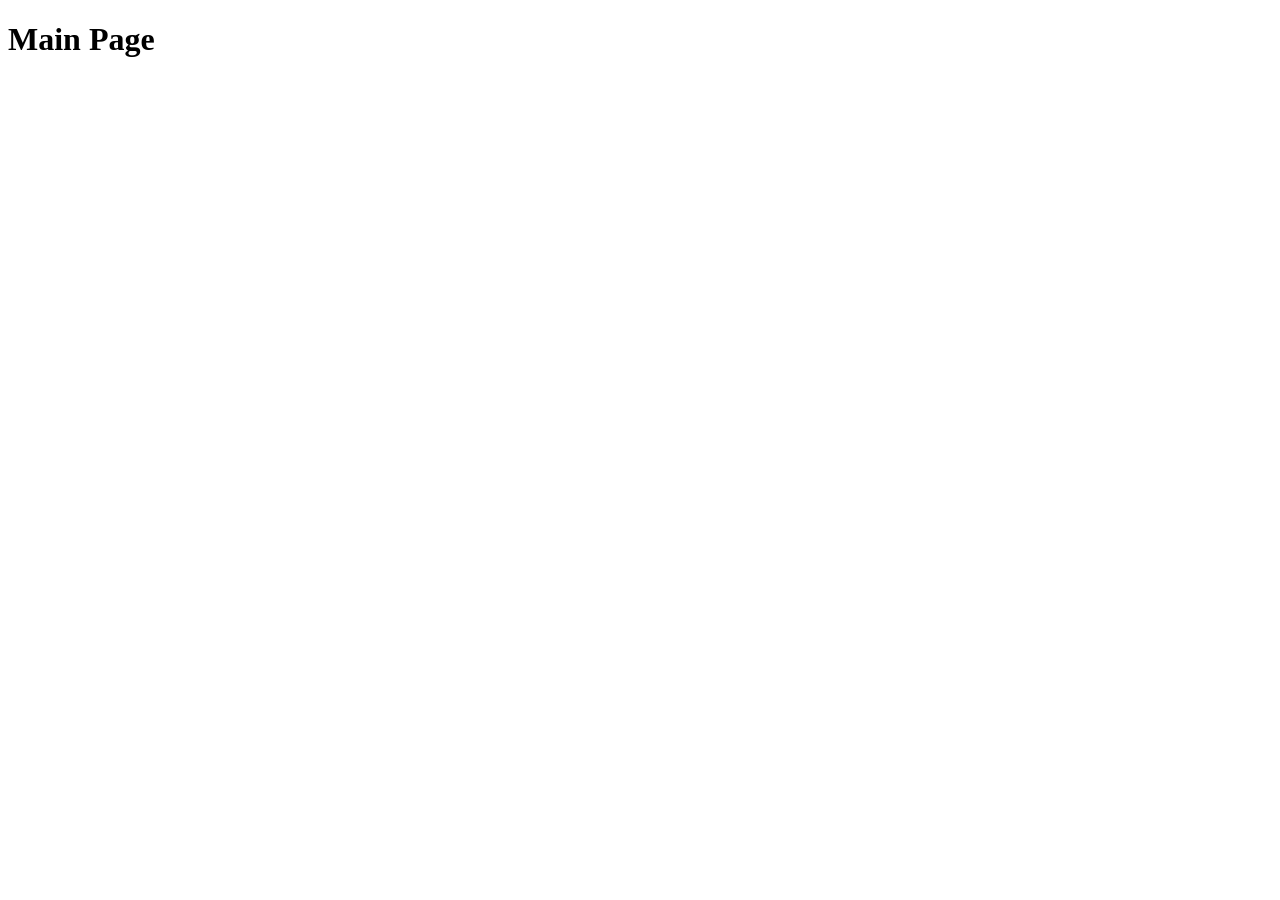
==== index.html @ 1031bfc5 "feat: index.html 추가" ====
<!DOCTYPE html>
<html lang="ko">
<head>
    <meta charset="UTF-8">
    <meta name="viewport" content="width=device-width, initial-scale=1.0">
    <title>WebPage</title>
</head>
<body>
    <h1>Main Page</h1>
</body>
</html>
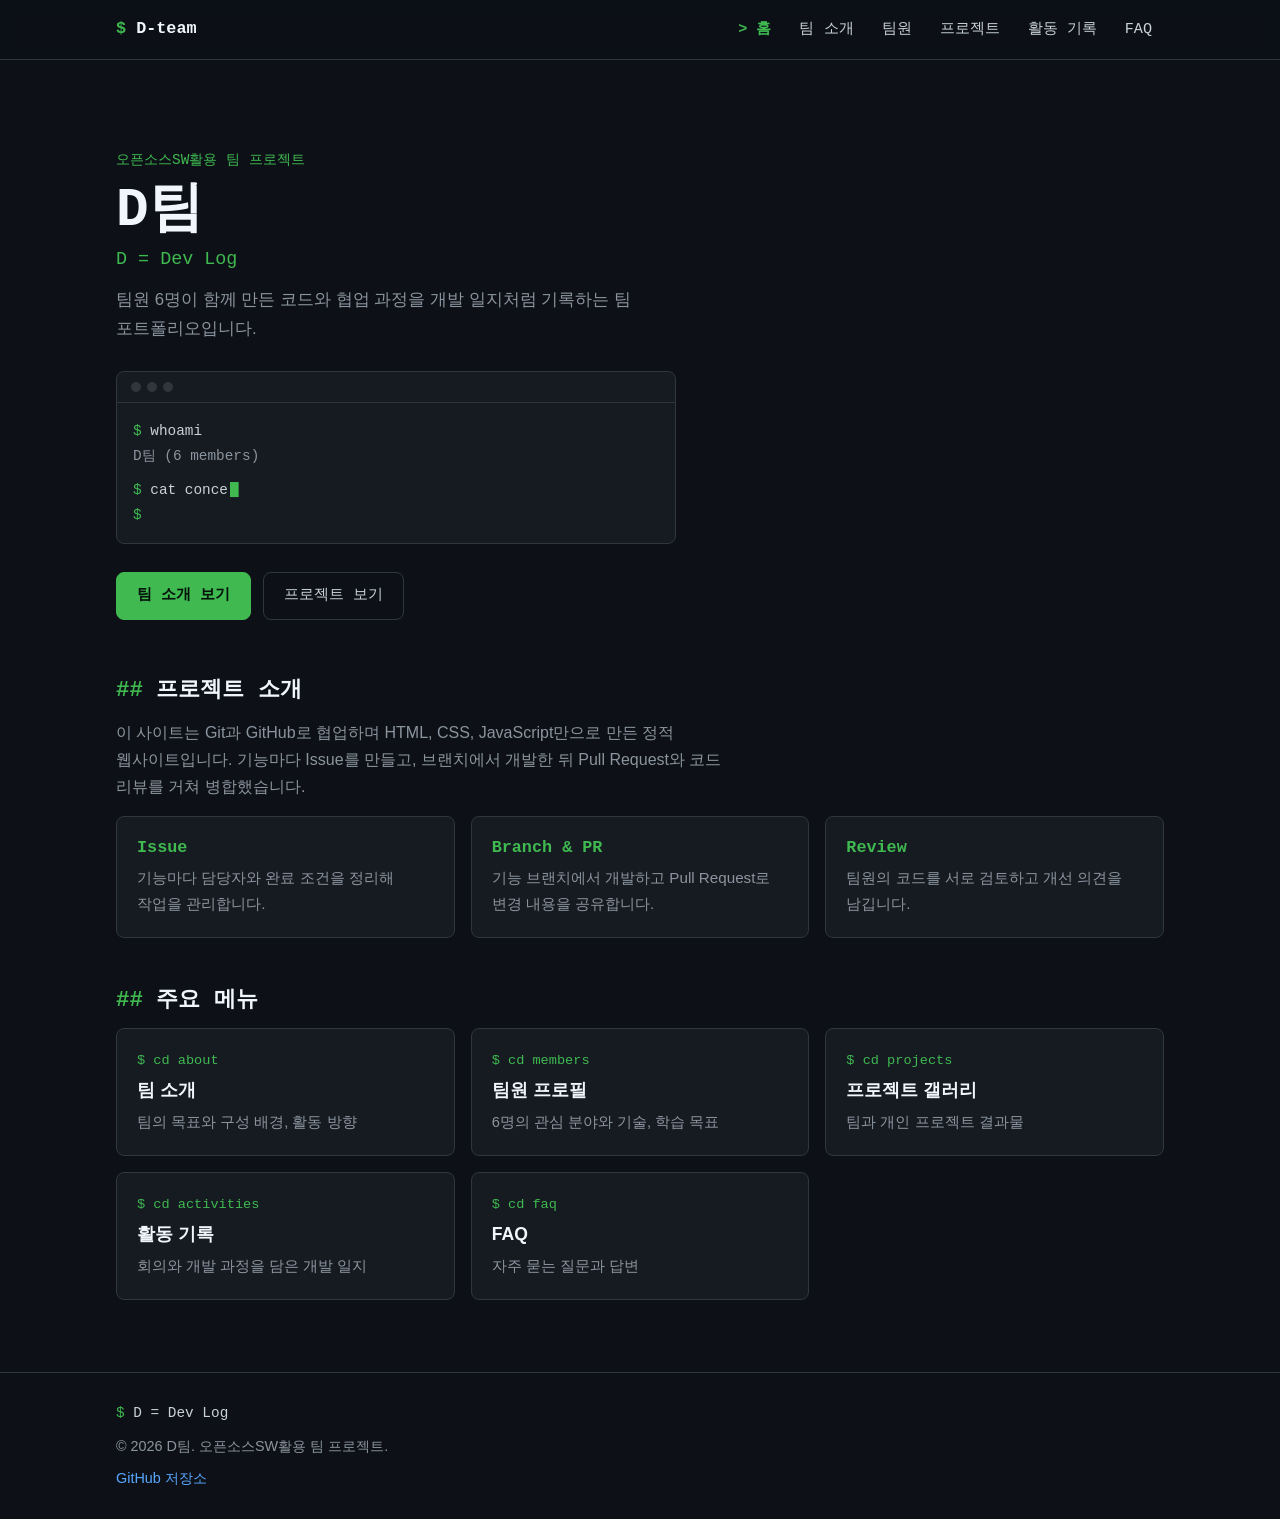
==== commit 988d57d3: "feat: 메인 페이지 레이아웃 구현" ====
--- a/index.html
+++ b/index.html
@@ -3,9 +3,117 @@
 <head>
     <meta charset="UTF-8">
     <meta name="viewport" content="width=device-width, initial-scale=1.0">
-    <title>WebPage</title>
+    <meta name="description" content="D팀 포트폴리오 - D = Dev Log. 팀원의 역량과 프로젝트, 협업 과정을 개발 일지처럼 기록합니다.">
+    <title>D팀 | D = Dev Log</title>
+    <link rel="stylesheet" href="css/style.css">
+    <link rel="stylesheet" href="css/home.css">
 </head>
 <body>
-    <h1>Main Page</h1>
+    <div id="site-header"></div>
+
+    <main id="main">
+        <!-- 히어로: 터미널 느낌의 팀 소개 -->
+        <section class="hero">
+            <div class="container">
+                <p class="hero-eyebrow">오픈소스SW활용 팀 프로젝트</p>
+                <h1 class="hero-title">D팀<span class="hero-sub">D = Dev Log</span></h1>
+                <p class="hero-desc">
+                    팀원 6명이 함께 만든 코드와 협업 과정을 개발 일지처럼 기록하는 팀 포트폴리오입니다.
+                </p>
+
+                <div class="terminal" role="img" aria-label="터미널 화면 예시: 팀 이름, 콘셉트, 페이지 목록">
+                    <div class="terminal-bar" aria-hidden="true">
+                        <span></span><span></span><span></span>
+                    </div>
+                    <div class="terminal-body" aria-hidden="true">
+                        <p class="term-line" data-type><span class="prompt">$</span> whoami</p>
+                        <p class="term-out">D팀 (6 members)</p>
+                        <p class="term-line" data-type><span class="prompt">$</span> cat concept.txt</p>
+                        <p class="term-out">D = Dev Log, 우리 팀의 개발 일지</p>
+                        <p class="term-line" data-type><span class="prompt">$</span> ls pages/</p>
+                        <p class="term-out">about&nbsp; members&nbsp; projects&nbsp; activities&nbsp; faq</p>
+                    </div>
+                </div>
+
+                <div class="hero-actions">
+                    <a class="btn btn-primary" href="about.html">팀 소개 보기</a>
+                    <a class="btn" href="projects.html">프로젝트 보기</a>
+                </div>
+            </div>
+        </section>
+
+        <!-- 프로젝트 소개 -->
+        <section class="section">
+            <div class="container">
+                <h2 class="section-title">프로젝트 소개</h2>
+                <p class="section-desc">
+                    이 사이트는 Git과 GitHub로 협업하며 HTML, CSS, JavaScript만으로 만든 정적 웹사이트입니다.
+                    기능마다 Issue를 만들고, 브랜치에서 개발한 뒤 Pull Request와 코드 리뷰를 거쳐 병합했습니다.
+                </p>
+                <ul class="feature-list">
+                    <li class="card">
+                        <h3>Issue</h3>
+                        <p>기능마다 담당자와 완료 조건을 정리해 작업을 관리합니다.</p>
+                    </li>
+                    <li class="card">
+                        <h3>Branch &amp; PR</h3>
+                        <p>기능 브랜치에서 개발하고 Pull Request로 변경 내용을 공유합니다.</p>
+                    </li>
+                    <li class="card">
+                        <h3>Review</h3>
+                        <p>팀원의 코드를 서로 검토하고 개선 의견을 남깁니다.</p>
+                    </li>
+                </ul>
+            </div>
+        </section>
+
+        <!-- 주요 메뉴 -->
+        <section class="section" id="menu">
+            <div class="container">
+                <h2 class="section-title">주요 메뉴</h2>
+                <ul class="menu-grid">
+                    <li>
+                        <a class="card menu-card" href="about.html">
+                            <span class="menu-cmd">$ cd about</span>
+                            <strong>팀 소개</strong>
+                            <span>팀의 목표와 구성 배경, 활동 방향</span>
+                        </a>
+                    </li>
+                    <li>
+                        <a class="card menu-card" href="members.html">
+                            <span class="menu-cmd">$ cd members</span>
+                            <strong>팀원 프로필</strong>
+                            <span>6명의 관심 분야와 기술, 학습 목표</span>
+                        </a>
+                    </li>
+                    <li>
+                        <a class="card menu-card" href="projects.html">
+                            <span class="menu-cmd">$ cd projects</span>
+                            <strong>프로젝트 갤러리</strong>
+                            <span>팀과 개인 프로젝트 결과물</span>
+                        </a>
+                    </li>
+                    <li>
+                        <a class="card menu-card" href="activities.html">
+                            <span class="menu-cmd">$ cd activities</span>
+                            <strong>활동 기록</strong>
+                            <span>회의와 개발 과정을 담은 개발 일지</span>
+                        </a>
+                    </li>
+                    <li>
+                        <a class="card menu-card" href="faq.html">
+                            <span class="menu-cmd">$ cd faq</span>
+                            <strong>FAQ</strong>
+                            <span>자주 묻는 질문과 답변</span>
+                        </a>
+                    </li>
+                </ul>
+            </div>
+        </section>
+    </main>
+
+    <div id="site-footer"></div>
+    <script src="js/common.js"></script>
+    <script src="js/home.js"></script>
 </body>
-</html>+</html>
--- a/css/style.css
+++ b/css/style.css
@@ -0,0 +1,277 @@
+/* ==========================================================
+   D팀 포트폴리오 - 공통 스타일 (콘셉트: D = Dev Log)
+   모든 페이지에서 가장 먼저 불러옵니다.
+   색상·폰트는 아래 CSS 변수만 바꿔서 조정합니다.
+   ========================================================== */
+
+:root {
+  --bg: #0d1117;        /* 배경 */
+  --surface: #161b22;   /* 카드 배경 */
+  --border: #30363d;    /* 테두리 */
+  --text: #c9d1d9;      /* 본문 */
+  --muted: #8b949e;     /* 보조 텍스트 */
+  --accent: #3fb950;    /* 포인트(초록) */
+  --link: #58a6ff;      /* 링크(파랑) */
+  --font-sans: "Pretendard", "Noto Sans KR", -apple-system, BlinkMacSystemFont, "Segoe UI", sans-serif;
+  --font-mono: "JetBrains Mono", "Fira Code", Consolas, "SFMono-Regular", Menlo, monospace;
+  --radius: 8px;
+  --header-h: 60px;
+  --container: 1080px;
+}
+
+/* ---------- 기본 ---------- */
+*,
+*::before,
+*::after {
+  box-sizing: border-box;
+}
+
+html {
+  scroll-behavior: smooth;
+  scroll-padding-top: calc(var(--header-h) + 16px);
+}
+
+body {
+  margin: 0;
+  min-height: 100vh;
+  display: flex;
+  flex-direction: column;
+  background: var(--bg);
+  color: var(--text);
+  font-family: var(--font-sans);
+  font-size: 1rem;
+  line-height: 1.7;
+  word-break: keep-all;
+  overflow-wrap: anywhere;
+}
+
+main {
+  flex: 1;
+  padding: 40px 0 64px;
+}
+
+h1, h2, h3, h4 {
+  margin: 0 0 0.6em;
+  color: #f0f6fc;
+  font-family: var(--font-mono);
+  line-height: 1.3;
+}
+
+p { margin: 0 0 1em; }
+
+a {
+  color: var(--link);
+  text-decoration: none;
+}
+
+a:hover { text-decoration: underline; }
+
+img, video { max-width: 100%; height: auto; }
+
+ul { margin: 0; padding: 0; }
+
+/* 키보드 사용자를 위한 포커스 표시 */
+:focus-visible {
+  outline: 2px solid var(--accent);
+  outline-offset: 2px;
+}
+
+/* 본문 바로가기 (키보드·스크린리더용) */
+.skip-link {
+  position: absolute;
+  left: 16px;
+  top: -48px;
+  z-index: 200;
+  padding: 8px 14px;
+  background: var(--accent);
+  color: #04130a;
+  font-weight: 700;
+  border-radius: var(--radius);
+}
+
+.skip-link:focus { top: 8px; text-decoration: none; }
+
+/* ---------- 레이아웃 ---------- */
+.container {
+  width: 100%;
+  max-width: var(--container);
+  margin: 0 auto;
+  padding: 0 16px;
+}
+
+/* 페이지 제목: "## 제목" 처럼 개발 일지 느낌으로 표시 */
+.page-title {
+  font-size: 1.75rem;
+  margin-bottom: 0.3em;
+}
+
+.page-title::before {
+  content: "## ";
+  color: var(--accent);
+}
+
+.page-desc {
+  color: var(--muted);
+  margin-bottom: 2rem;
+}
+
+/* ---------- 카드 · 태그 ---------- */
+.card {
+  background: var(--surface);
+  border: 1px solid var(--border);
+  border-radius: var(--radius);
+  padding: 20px;
+}
+
+.tag {
+  display: inline-block;
+  padding: 2px 10px;
+  border: 1px solid var(--border);
+  border-radius: 999px;
+  color: var(--muted);
+  font-family: var(--font-mono);
+  font-size: 0.8rem;
+}
+
+/* ---------- 헤더 · 내비게이션 ---------- */
+.site-header {
+  position: sticky;
+  top: 0;
+  z-index: 100;
+  height: var(--header-h);
+  background: rgba(13, 17, 23, 0.92);
+  border-bottom: 1px solid var(--border);
+  backdrop-filter: blur(6px);
+}
+
+.header-inner {
+  height: 100%;
+  display: flex;
+  align-items: center;
+  justify-content: space-between;
+}
+
+.logo {
+  color: #f0f6fc;
+  font-family: var(--font-mono);
+  font-weight: 700;
+  font-size: 1.05rem;
+}
+
+.logo:hover { text-decoration: none; }
+
+.logo-prompt { color: var(--accent); }
+
+.nav-toggle {
+  display: flex;
+  flex-direction: column;
+  justify-content: center;
+  gap: 5px;
+  width: 44px;
+  height: 44px;
+  padding: 10px;
+  background: transparent;
+  border: 1px solid var(--border);
+  border-radius: var(--radius);
+  cursor: pointer;
+}
+
+.nav-toggle span {
+  display: block;
+  height: 2px;
+  background: var(--text);
+  transition: transform 0.2s, opacity 0.2s;
+}
+
+.nav-toggle[aria-expanded="true"] span:nth-child(1) { transform: translateY(7px) rotate(45deg); }
+.nav-toggle[aria-expanded="true"] span:nth-child(2) { opacity: 0; }
+.nav-toggle[aria-expanded="true"] span:nth-child(3) { transform: translateY(-7px) rotate(-45deg); }
+
+/* 모바일: 메뉴는 헤더 아래로 펼쳐짐 */
+.site-nav {
+  display: none;
+  position: absolute;
+  top: var(--header-h);
+  left: 0;
+  right: 0;
+  background: var(--bg);
+  border-bottom: 1px solid var(--border);
+}
+
+.site-nav.open { display: block; }
+
+.site-nav ul {
+  list-style: none;
+  display: flex;
+  flex-direction: column;
+  padding: 8px 16px 16px;
+}
+
+.site-nav a {
+  display: block;
+  padding: 12px 8px;
+  color: var(--text);
+  font-family: var(--font-mono);
+  border-radius: var(--radius);
+}
+
+.site-nav a:hover {
+  background: var(--surface);
+  text-decoration: none;
+}
+
+/* 현재 페이지 표시 */
+.site-nav a[aria-current="page"] {
+  color: var(--accent);
+  font-weight: 700;
+}
+
+.site-nav a[aria-current="page"]::before {
+  content: "> ";
+}
+
+/* 데스크톱: 가로 메뉴 */
+@media (min-width: 768px) {
+  .nav-toggle { display: none; }
+
+  .site-nav {
+    display: block;
+    position: static;
+    background: transparent;
+    border: 0;
+  }
+
+  .site-nav ul {
+    flex-direction: row;
+    gap: 4px;
+    padding: 0;
+  }
+
+  .site-nav a {
+    padding: 8px 12px;
+    font-size: 0.95rem;
+  }
+}
+
+/* ---------- 푸터 ---------- */
+.site-footer {
+  border-top: 1px solid var(--border);
+  padding: 28px 0;
+  color: var(--muted);
+  font-size: 0.9rem;
+}
+
+.footer-inner {
+  display: flex;
+  flex-direction: column;
+  gap: 8px;
+}
+
+.footer-inner p { margin: 0; }
+
+.footer-brand {
+  font-family: var(--font-mono);
+  color: var(--text);
+}
+
+.footer-brand span { color: var(--accent); }
--- a/css/home.css
+++ b/css/home.css
@@ -0,0 +1,206 @@
+/* ==========================================================
+   메인 페이지(index.html) 전용 스타일
+   색상·폰트는 style.css의 CSS 변수를 사용합니다.
+   ========================================================== */
+
+/* ---------- 히어로 ---------- */
+.hero {
+  padding: 24px 0 16px;
+}
+
+.hero-eyebrow {
+  margin-bottom: 8px;
+  color: var(--accent);
+  font-family: var(--font-mono);
+  font-size: 0.9rem;
+}
+
+.hero-title {
+  margin-bottom: 16px;
+  font-size: 2.6rem;
+  line-height: 1.15;
+}
+
+.hero-sub {
+  display: block;
+  margin-top: 6px;
+  color: var(--accent);
+  font-size: 1.15rem;
+  font-weight: 500;
+}
+
+.hero-desc {
+  max-width: 36em;
+  margin-bottom: 28px;
+  color: var(--muted);
+  font-size: 1.05rem;
+}
+
+/* ---------- 터미널 ---------- */
+.terminal {
+  max-width: 560px;
+  margin-bottom: 28px;
+  background: var(--surface);
+  border: 1px solid var(--border);
+  border-radius: var(--radius);
+  overflow: hidden;
+}
+
+.terminal-bar {
+  display: flex;
+  gap: 6px;
+  padding: 10px 14px;
+  border-bottom: 1px solid var(--border);
+}
+
+.terminal-bar span {
+  width: 10px;
+  height: 10px;
+  border-radius: 50%;
+  background: var(--border);
+}
+
+.terminal-body {
+  padding: 16px;
+  font-family: var(--font-mono);
+  font-size: 0.9rem;
+}
+
+.terminal-body p { margin: 0; }
+
+.term-out {
+  margin-bottom: 10px !important;
+  color: var(--muted);
+}
+
+.term-line .prompt { color: var(--accent); }
+
+/* 타이핑 중 깜박이는 커서 */
+.term-line.typing::after {
+  content: "\2588";
+  margin-left: 2px;
+  color: var(--accent);
+  animation: blink 1s steps(2, start) infinite;
+}
+
+@keyframes blink {
+  to { visibility: hidden; }
+}
+
+/* ---------- 버튼 ---------- */
+.hero-actions {
+  display: flex;
+  flex-wrap: wrap;
+  gap: 12px;
+}
+
+.btn {
+  display: inline-block;
+  padding: 10px 20px;
+  border: 1px solid var(--border);
+  border-radius: var(--radius);
+  color: var(--text);
+  font-family: var(--font-mono);
+  font-size: 0.95rem;
+}
+
+.btn:hover {
+  border-color: var(--accent);
+  text-decoration: none;
+}
+
+.btn-primary {
+  background: var(--accent);
+  border-color: var(--accent);
+  color: #04130a;
+  font-weight: 700;
+}
+
+/* ---------- 섹션 ---------- */
+.section {
+  padding: 40px 0 8px;
+}
+
+.section-title {
+  font-size: 1.4rem;
+}
+
+.section-title::before {
+  content: "## ";
+  color: var(--accent);
+}
+
+.section-desc {
+  max-width: 40em;
+  color: var(--muted);
+}
+
+/* ---------- 카드 목록 ---------- */
+.feature-list,
+.menu-grid {
+  list-style: none;
+  display: grid;
+  gap: 16px;
+}
+
+.feature-list h3 {
+  margin-bottom: 6px;
+  color: var(--accent);
+  font-size: 1.05rem;
+}
+
+.feature-list p {
+  margin: 0;
+  color: var(--muted);
+  font-size: 0.95rem;
+}
+
+.menu-card {
+  display: flex;
+  flex-direction: column;
+  gap: 4px;
+  height: 100%;
+  color: var(--text);
+  transition: border-color 0.15s, transform 0.15s;
+}
+
+.menu-card:hover {
+  border-color: var(--accent);
+  text-decoration: none;
+  transform: translateY(-2px);
+}
+
+.menu-cmd {
+  color: var(--accent);
+  font-family: var(--font-mono);
+  font-size: 0.85rem;
+}
+
+.menu-card strong {
+  color: #f0f6fc;
+  font-size: 1.1rem;
+}
+
+.menu-card span:last-child {
+  color: var(--muted);
+  font-size: 0.92rem;
+}
+
+/* ---------- 태블릿·PC ---------- */
+@media (min-width: 640px) {
+  .feature-list { grid-template-columns: repeat(3, 1fr); }
+  .menu-grid { grid-template-columns: repeat(2, 1fr); }
+}
+
+@media (min-width: 900px) {
+  .hero { padding-top: 48px; }
+  .hero-title { font-size: 3.4rem; }
+  .menu-grid { grid-template-columns: repeat(3, 1fr); }
+}
+
+/* 움직임을 줄이고 싶은 사용자 설정 존중 */
+@media (prefers-reduced-motion: reduce) {
+  .term-line.typing::after { animation: none; }
+  .menu-card { transition: none; }
+  .menu-card:hover { transform: none; }
+}
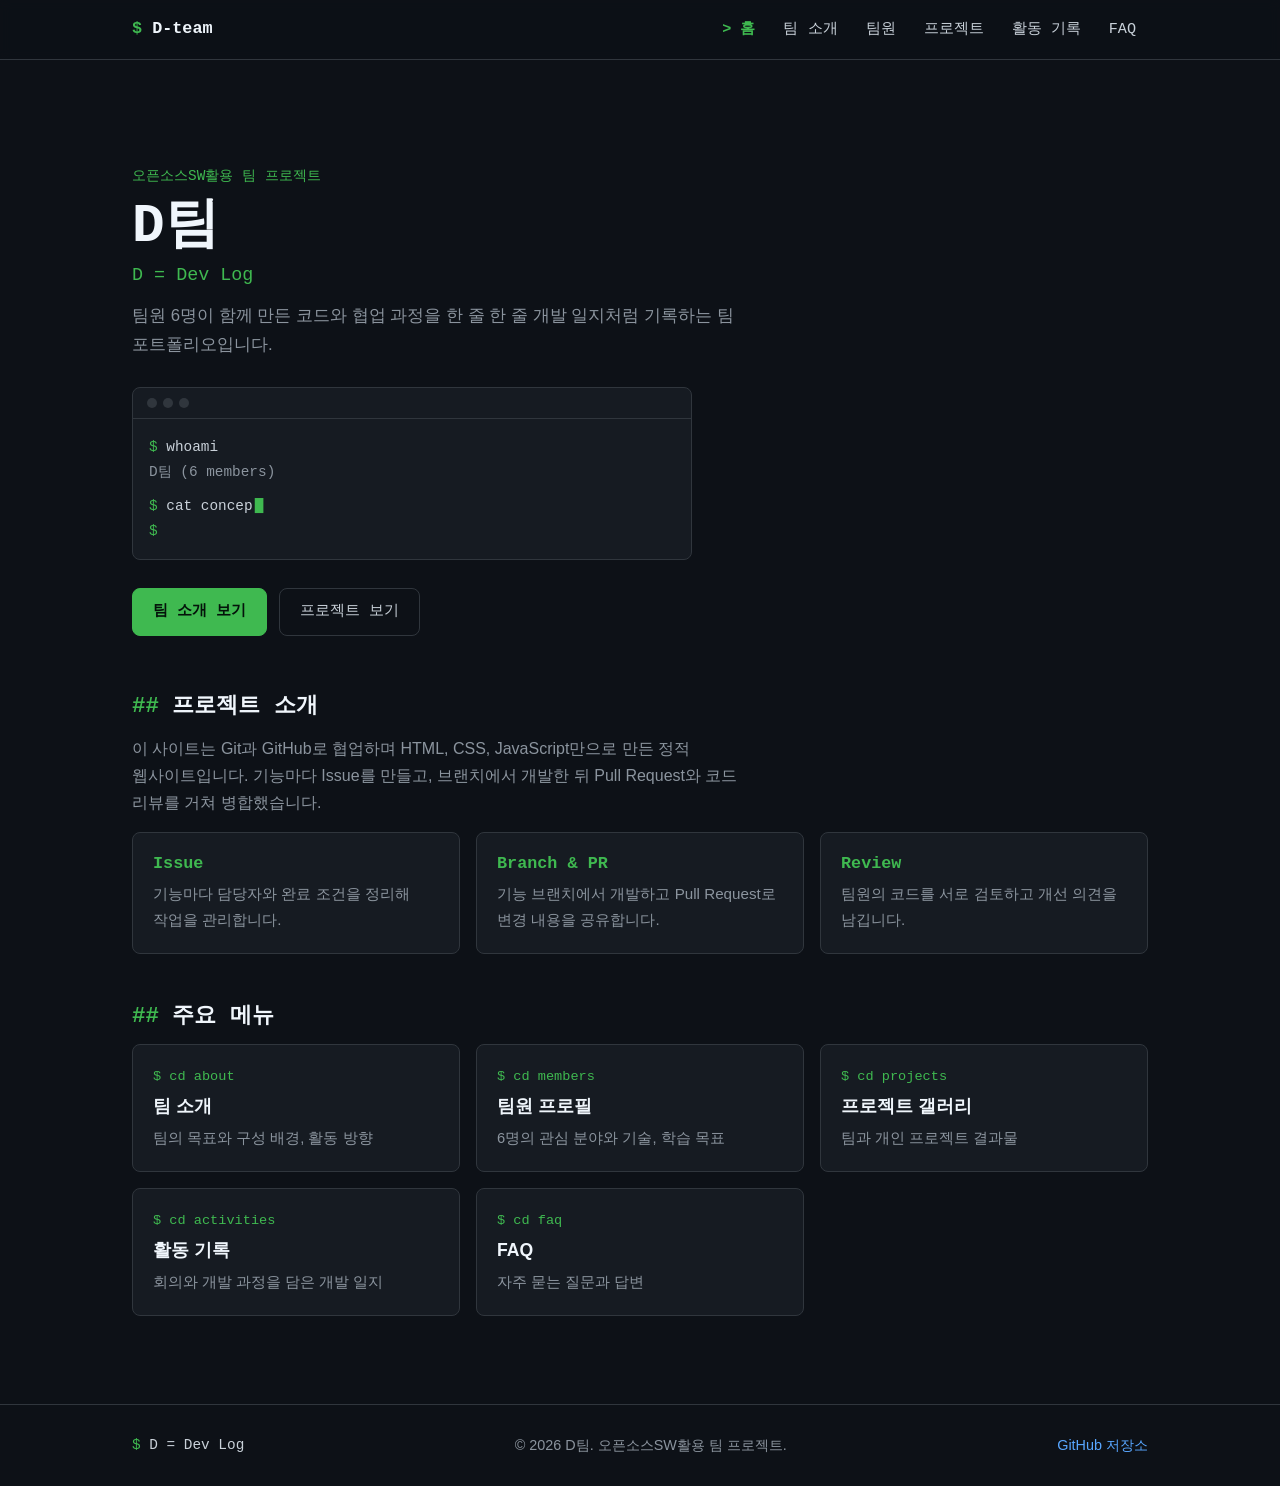
==== commit 49e6c1db: "feat: 메인 소개 문구에 개발 일지 강조 추가" ====
--- a/index.html
+++ b/index.html
@@ -18,7 +18,7 @@
                 <p class="hero-eyebrow">오픈소스SW활용 팀 프로젝트</p>
                 <h1 class="hero-title">D팀<span class="hero-sub">D = Dev Log</span></h1>
                 <p class="hero-desc">
-                    팀원 6명이 함께 만든 코드와 협업 과정을 개발 일지처럼 기록하는 팀 포트폴리오입니다.
+                    팀원 6명이 함께 만든 코드와 협업 과정을 한 줄 한 줄 개발 일지처럼 기록하는 팀 포트폴리오입니다.
                 </p>
 
                 <div class="terminal" role="img" aria-label="터미널 화면 예시: 팀 이름, 콘셉트, 페이지 목록">
--- a/css/style.css
+++ b/css/style.css
@@ -70,6 +70,23 @@
 
 ul { margin: 0; padding: 0; }
 
+/* hidden 속성이 display 지정(flex, grid 등)에 덮이지 않도록 보장
+   (검색·필터, FAQ 접기처럼 JavaScript로 요소를 숨길 때 사용) */
+[hidden] { display: none !important; }
+
+/* 화면에는 보이지 않지만 스크린리더는 읽는 텍스트 (접근성용) */
+.visually-hidden {
+  position: absolute;
+  width: 1px;
+  height: 1px;
+  margin: -1px;
+  padding: 0;
+  overflow: hidden;
+  clip: rect(0 0 0 0);
+  white-space: nowrap;
+  border: 0;
+}
+
 /* 키보드 사용자를 위한 포커스 표시 */
 :focus-visible {
   outline: 2px solid var(--accent);
@@ -275,3 +292,106 @@
 }
 
 .footer-brand span { color: var(--accent); }
+
+
+/* ==========================================================
+   반응형 (모바일 우선: 기본 스타일이 모바일, 아래에서 점점 넓어짐)
+   기준 화면: 모바일 ~767px / 태블릿 768px~ / PC 1024px~
+   ========================================================== */
+
+/* ---------- 화면 넘침 방지 ---------- */
+img, video, iframe, svg {
+  max-width: 100%;
+}
+
+img { display: block; }
+
+/* 긴 코드·표가 화면 밖으로 나가지 않도록 가로 스크롤 처리 */
+pre {
+  max-width: 100%;
+  overflow-x: auto;
+  padding: 16px;
+  background: var(--surface);
+  border: 1px solid var(--border);
+  border-radius: var(--radius);
+  font-family: var(--font-mono);
+  font-size: 0.9rem;
+}
+
+.table-wrap {
+  max-width: 100%;
+  margin: 16px 0;
+  overflow-x: auto;
+}
+
+pre { margin: 16px 0; }
+
+table {
+  width: 100%;
+  min-width: 560px; /* 좁은 화면에서는 칸을 찌그러뜨리지 않고 가로로 스크롤 */
+  border-collapse: collapse;
+}
+
+th, td {
+  padding: 10px 12px;
+  border: 1px solid var(--border);
+  text-align: left;
+  overflow-wrap: normal;
+}
+
+th { background: var(--surface); }
+
+/* ---------- 이미지 비율 유지 ---------- */
+/* 카드 안 이미지: <img class="thumb" ...> 처럼 사용하면 잘림 없이 비율 유지 */
+.thumb {
+  width: 100%;
+  aspect-ratio: 16 / 9;
+  object-fit: cover;
+  border-radius: var(--radius);
+  background: var(--surface);
+}
+
+/* ---------- 카드 격자 ---------- */
+/* <div class="grid"> 안에 .card 를 넣으면 화면 너비에 맞춰 열 수가 자동으로 바뀜 */
+.grid {
+  display: grid;
+  gap: 16px;
+  grid-template-columns: 1fr;
+}
+
+/* ---------- 터치 사용성 ---------- */
+@media (pointer: coarse) {
+  .site-nav a { min-height: 44px; }
+}
+
+/* ---------- 작은 모바일 ---------- */
+@media (max-width: 480px) {
+  .page-title { font-size: 1.5rem; }
+  main { padding: 28px 0 48px; }
+}
+
+/* ---------- 태블릿 (768px~) ---------- */
+@media (min-width: 768px) {
+  .container { padding: 0 24px; }
+  main { padding: 56px 0 80px; }
+  .page-title { font-size: 2rem; }
+  .grid { grid-template-columns: repeat(2, 1fr); }
+  .footer-inner {
+    flex-direction: row;
+    align-items: center;
+    justify-content: space-between;
+  }
+}
+
+/* ---------- PC (1024px~) ---------- */
+@media (min-width: 1024px) {
+  .container { padding: 0 32px; }
+  .page-title { font-size: 2.25rem; }
+  .grid { grid-template-columns: repeat(3, 1fr); }
+}
+
+/* ---------- 움직임 줄이기 설정 ---------- */
+@media (prefers-reduced-motion: reduce) {
+  html { scroll-behavior: auto; }
+  .nav-toggle span { transition: none; }
+}
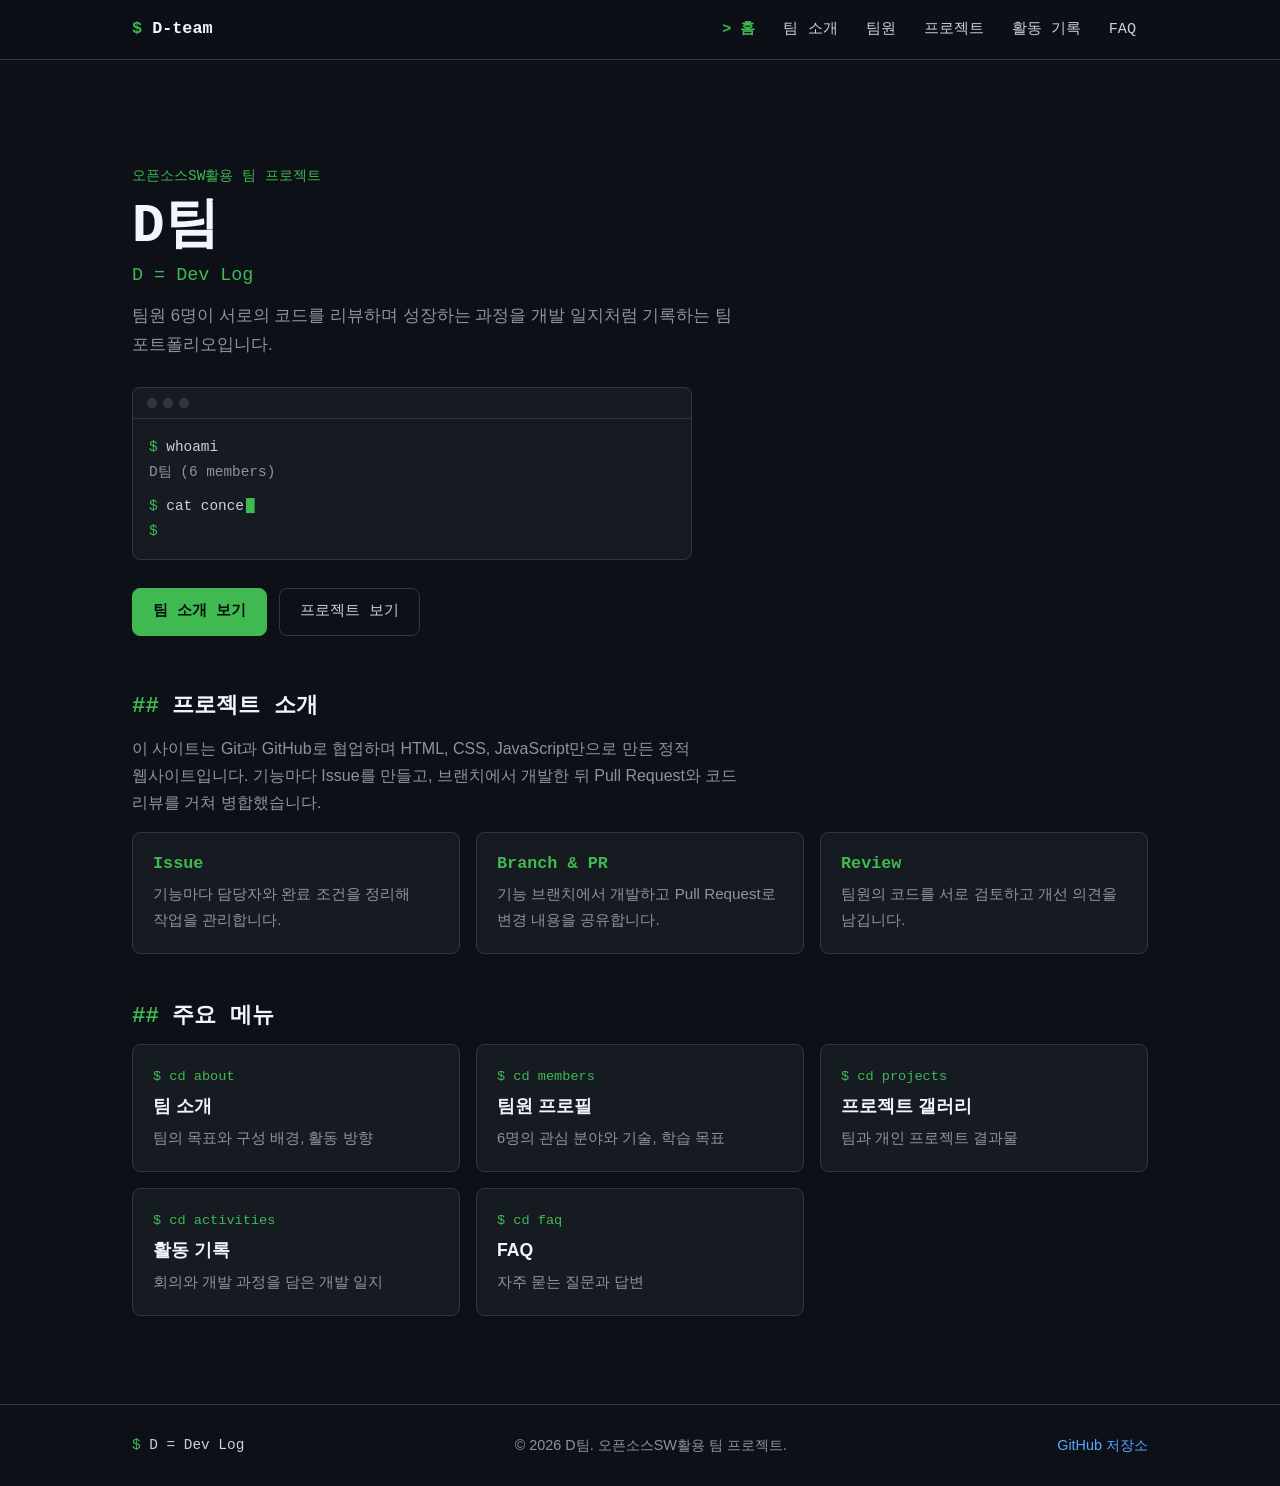
==== commit 5037b945: "feat: 메인 소개 문구에 코드 리뷰 협업 강조 추가" ====
--- a/index.html
+++ b/index.html
@@ -18,7 +18,7 @@
                 <p class="hero-eyebrow">오픈소스SW활용 팀 프로젝트</p>
                 <h1 class="hero-title">D팀<span class="hero-sub">D = Dev Log</span></h1>
                 <p class="hero-desc">
-                    팀원 6명이 함께 만든 코드와 협업 과정을 한 줄 한 줄 개발 일지처럼 기록하는 팀 포트폴리오입니다.
+                    팀원 6명이 서로의 코드를 리뷰하며 성장하는 과정을 개발 일지처럼 기록하는 팀 포트폴리오입니다.
                 </p>
 
                 <div class="terminal" role="img" aria-label="터미널 화면 예시: 팀 이름, 콘셉트, 페이지 목록">
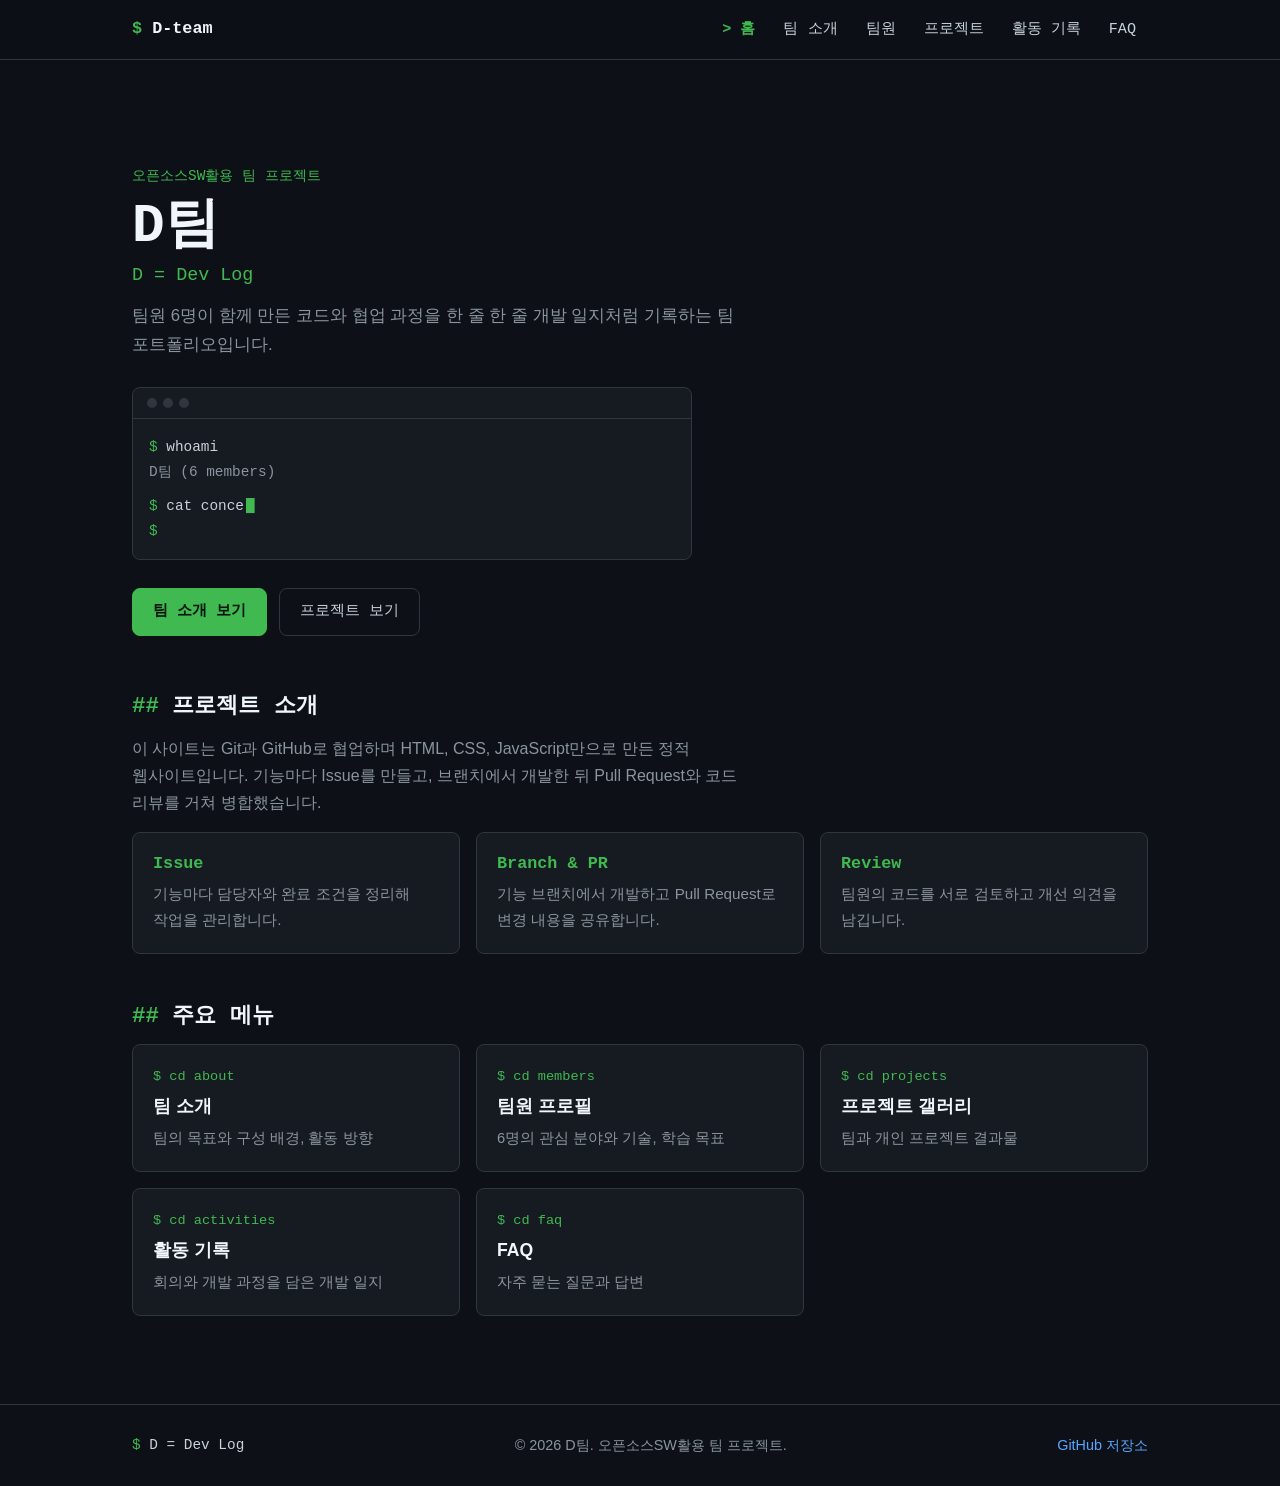
==== commit f8d8b871: "Merge pull request #30 from wonchandev/feat/hero-copy-a feat: 메인 소개 문구에 개발 일지 강조 추가" ====
--- a/index.html
+++ b/index.html
@@ -18,7 +18,7 @@
                 <p class="hero-eyebrow">오픈소스SW활용 팀 프로젝트</p>
                 <h1 class="hero-title">D팀<span class="hero-sub">D = Dev Log</span></h1>
                 <p class="hero-desc">
-                    팀원 6명이 서로의 코드를 리뷰하며 성장하는 과정을 개발 일지처럼 기록하는 팀 포트폴리오입니다.
+                    팀원 6명이 함께 만든 코드와 협업 과정을 한 줄 한 줄 개발 일지처럼 기록하는 팀 포트폴리오입니다.
                 </p>
 
                 <div class="terminal" role="img" aria-label="터미널 화면 예시: 팀 이름, 콘셉트, 페이지 목록">
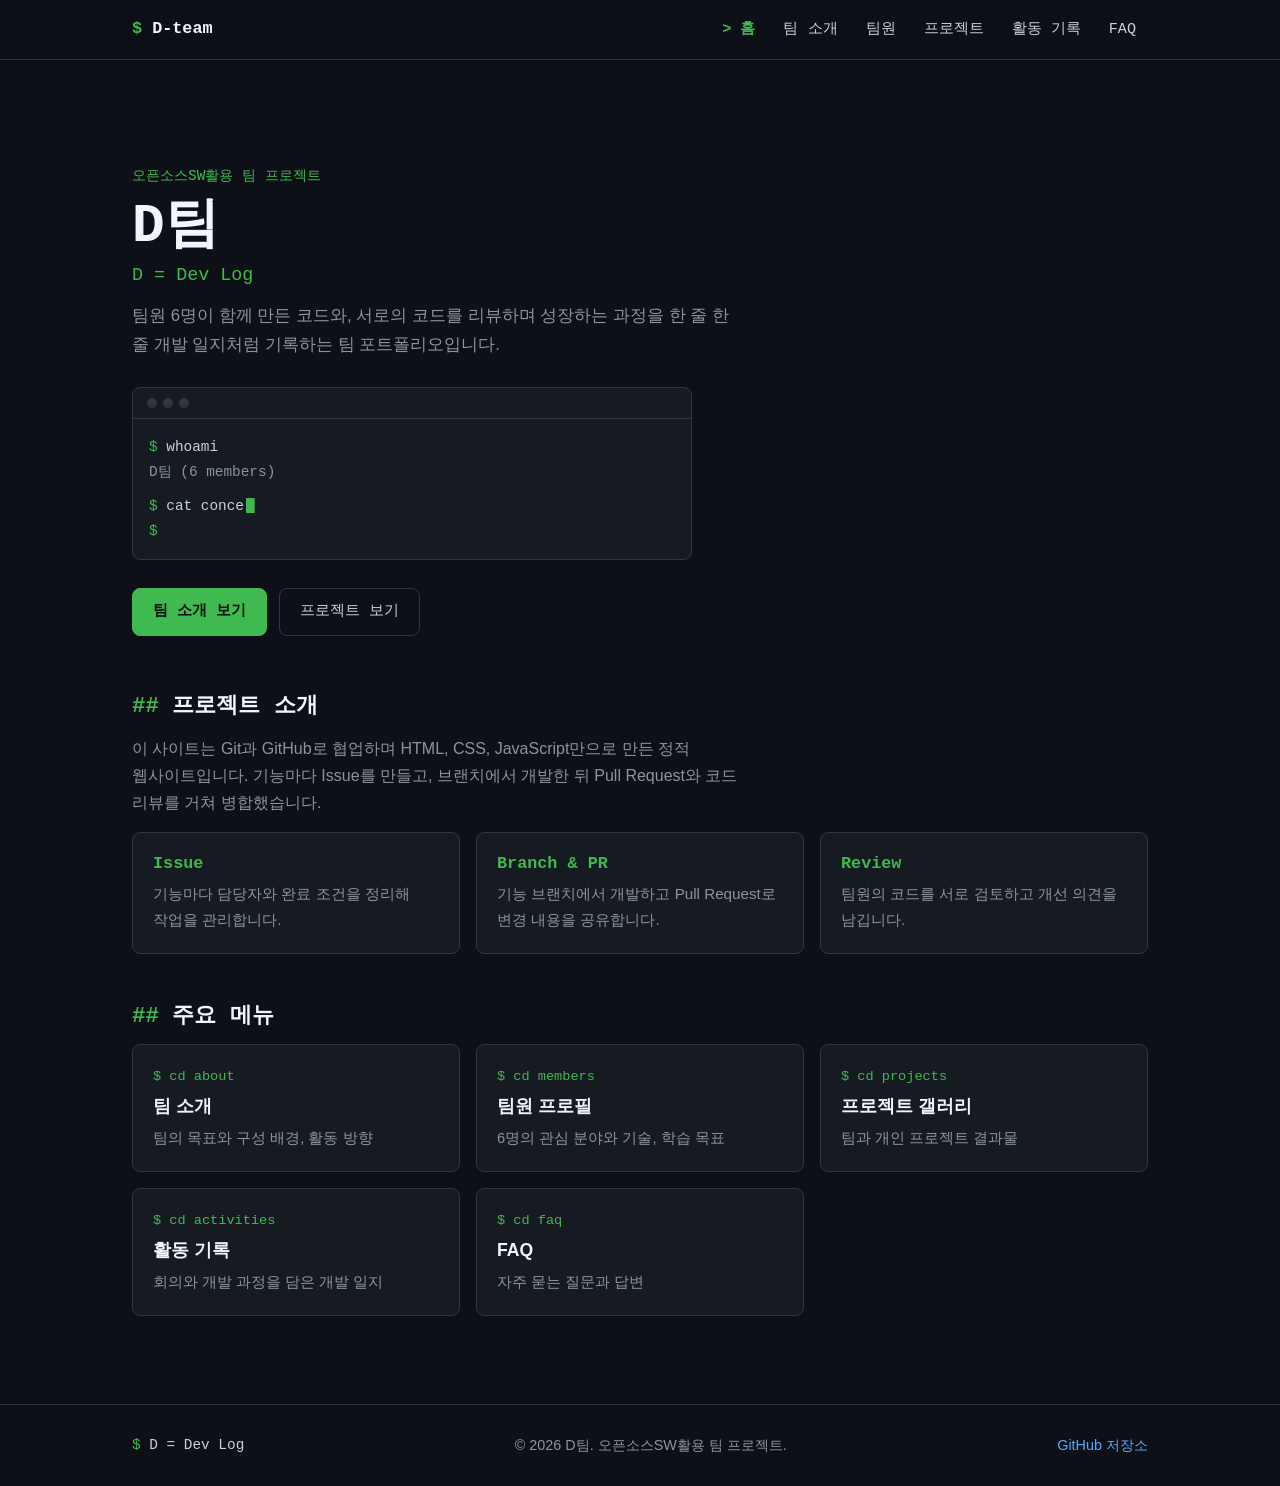
==== commit 1a8c9dc5: "merge: develop 병합 및 메인 소개 문구 충돌 해결" ====
--- a/index.html
+++ b/index.html
@@ -18,7 +18,7 @@
                 <p class="hero-eyebrow">오픈소스SW활용 팀 프로젝트</p>
                 <h1 class="hero-title">D팀<span class="hero-sub">D = Dev Log</span></h1>
                 <p class="hero-desc">
-                    팀원 6명이 함께 만든 코드와 협업 과정을 한 줄 한 줄 개발 일지처럼 기록하는 팀 포트폴리오입니다.
+                    팀원 6명이 함께 만든 코드와, 서로의 코드를 리뷰하며 성장하는 과정을 한 줄 한 줄 개발 일지처럼 기록하는 팀 포트폴리오입니다.
                 </p>
 
                 <div class="terminal" role="img" aria-label="터미널 화면 예시: 팀 이름, 콘셉트, 페이지 목록">
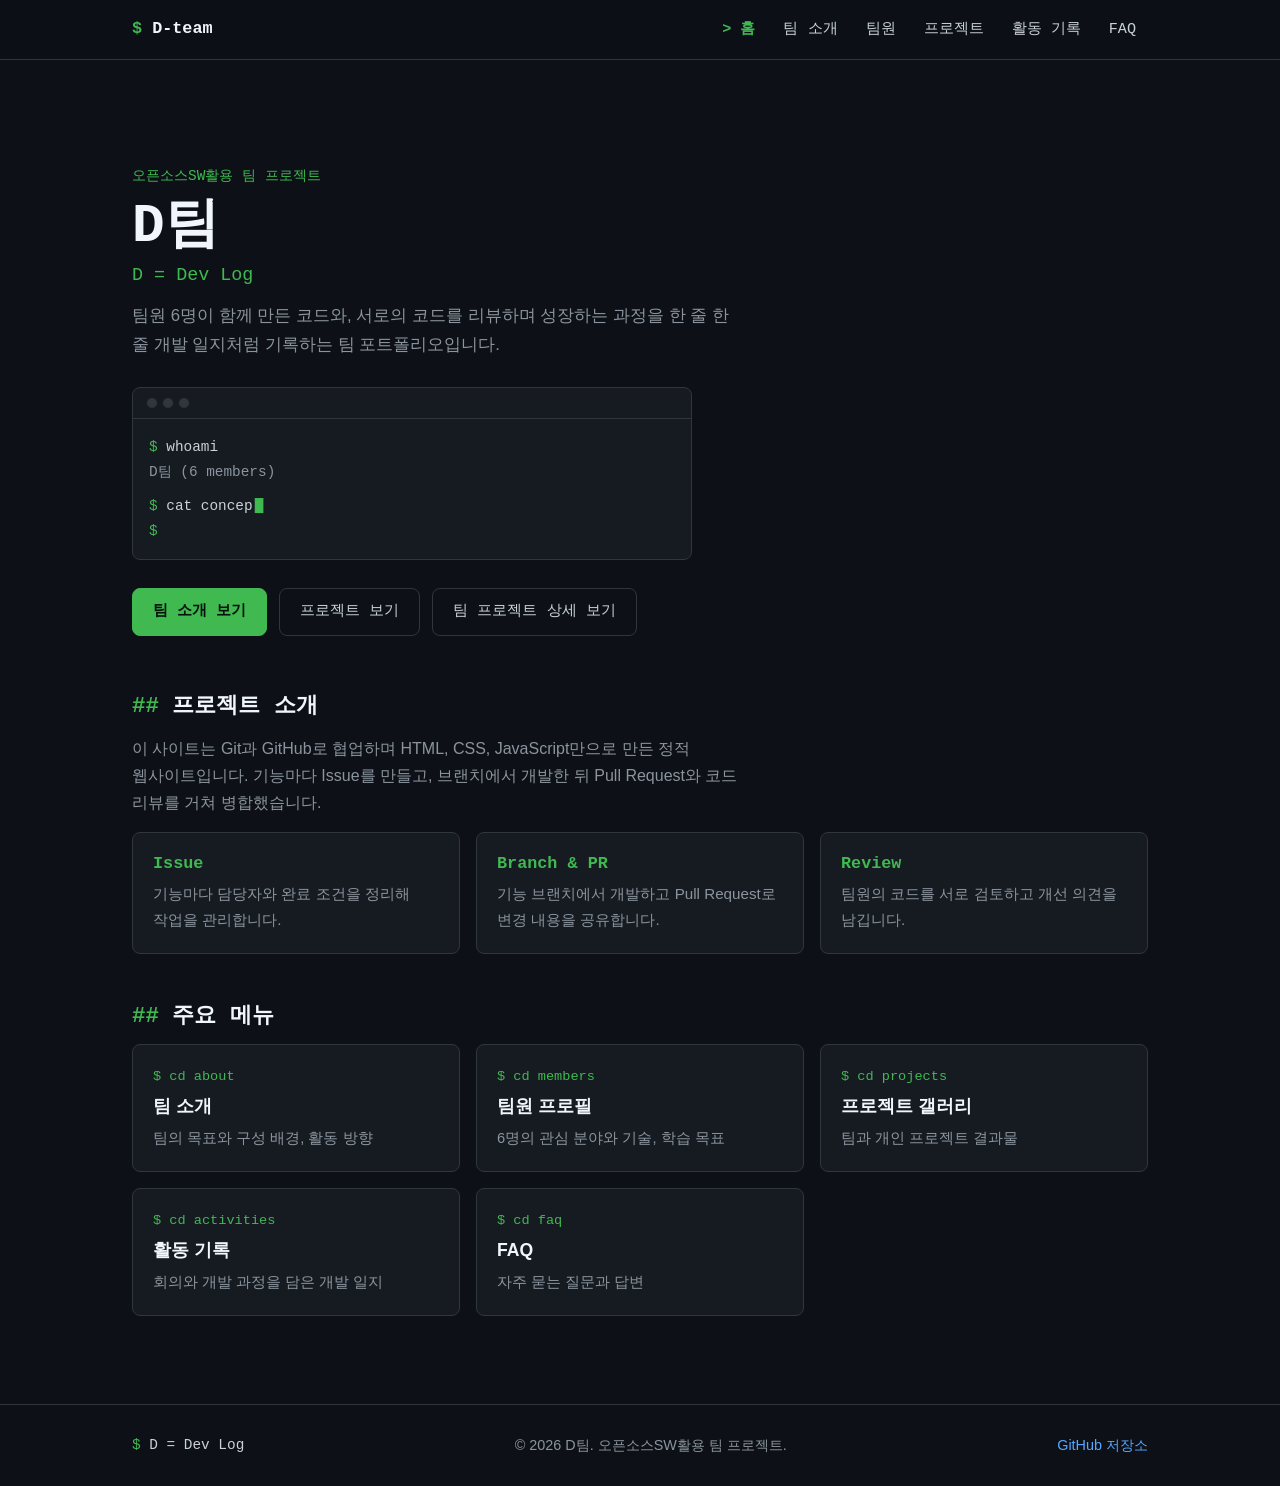
==== commit dd13af67: "프로젝트 상세 페이지 구현, 홈, 갤러리와 연결" ====
--- a/index.html
+++ b/index.html
@@ -38,6 +38,7 @@
                 <div class="hero-actions">
                     <a class="btn btn-primary" href="about.html">팀 소개 보기</a>
                     <a class="btn" href="projects.html">프로젝트 보기</a>
+                    <a class="btn" href="project-detail.html">팀 프로젝트 상세 보기</a>
                 </div>
             </div>
         </section>
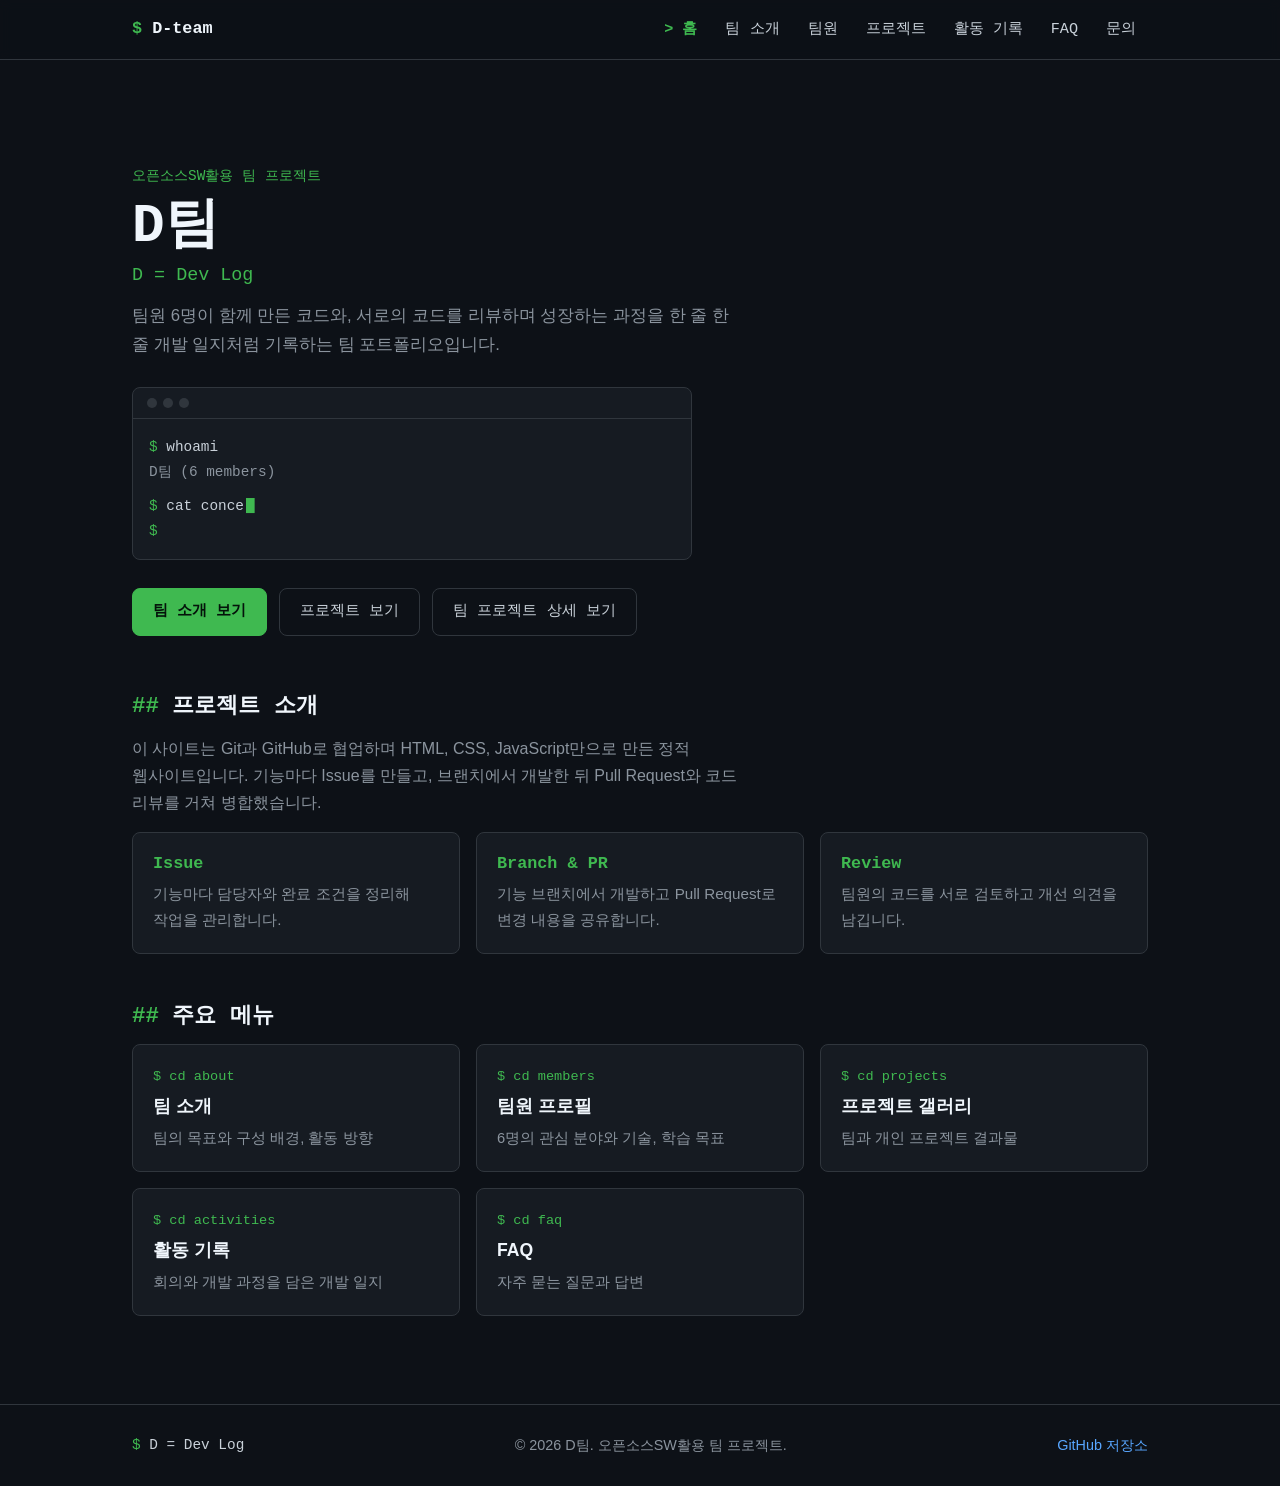
==== commit 70e90afa: "feat: images 폴더 정리 및 파비콘 추가" ====
--- a/index.html
+++ b/index.html
@@ -5,6 +5,7 @@
     <meta name="viewport" content="width=device-width, initial-scale=1.0">
     <meta name="description" content="D팀 포트폴리오 - D = Dev Log. 팀원의 역량과 프로젝트, 협업 과정을 개발 일지처럼 기록합니다.">
     <title>D팀 | D = Dev Log</title>
+    <link rel="icon" href="images/favicon.svg" type="image/svg+xml">
     <link rel="stylesheet" href="css/style.css">
     <link rel="stylesheet" href="css/home.css">
 </head>
